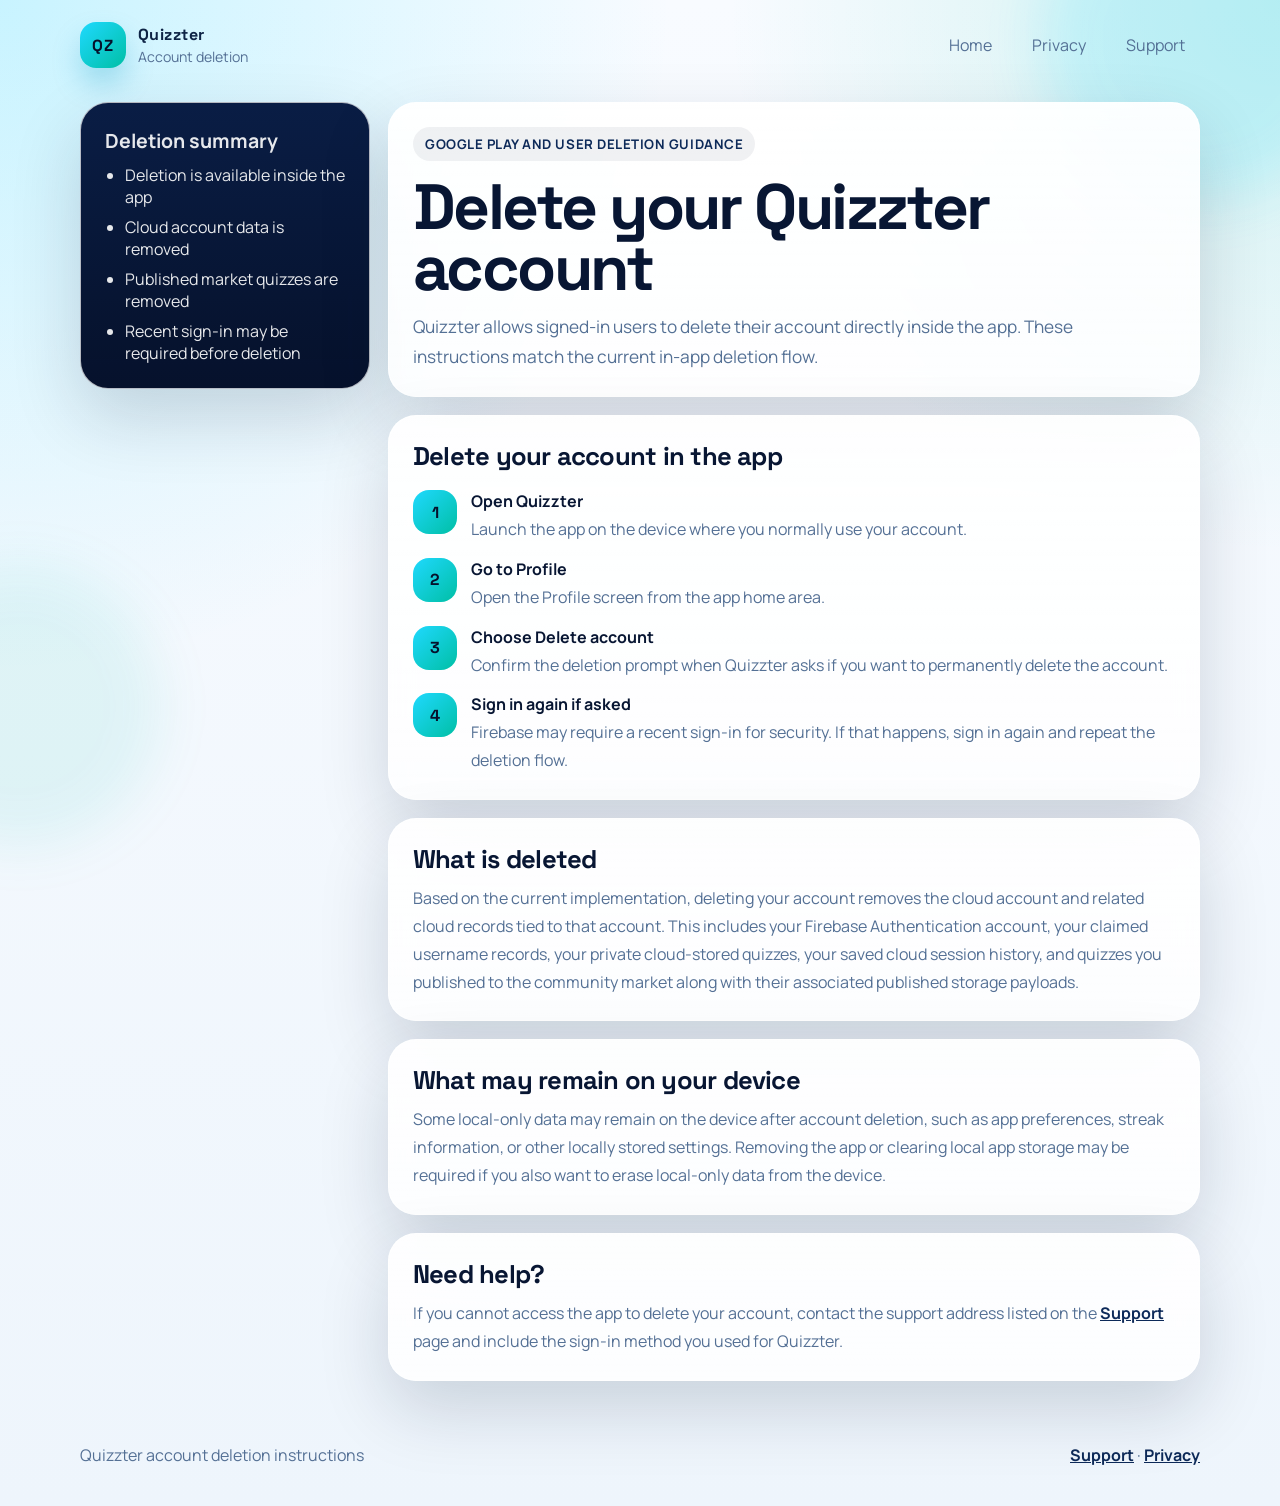
==== delete-account.html @ 4809daca "Update dependencies, enhance Firestore rules, and add static site content - Updated desugar_jdk_libs" ====
<!DOCTYPE html>
<html lang="en">
<head>
  <meta charset="utf-8">
  <meta name="viewport" content="width=device-width, initial-scale=1">
  <meta
    name="description"
    content="How to delete a Quizzter account and what data is removed from cloud services."
  >
  <title>Quizzter Account Deletion</title>
  <link rel="stylesheet" href="site.css">
</head>
<body>
  <div class="page-shell">
    <header class="site-header">
      <div class="wrap">
        <a class="brand" href="index.html" aria-label="Quizzter home">
          <span class="brand-mark">QZ</span>
          <span class="brand-copy">
            <span class="brand-title">Quizzter</span>
            <span class="brand-subtitle">Account deletion</span>
          </span>
        </a>
        <nav class="nav" aria-label="Primary">
          <a href="index.html">Home</a>
          <a href="privacy.html">Privacy</a>
          <a href="support.html">Support</a>
        </nav>
      </div>
    </header>

    <main class="article-shell">
      <div class="wrap article-grid">
        <aside class="article-sidebar">
          <section class="panel">
            <h3>Deletion summary</h3>
            <ul>
              <li>Deletion is available inside the app</li>
              <li>Cloud account data is removed</li>
              <li>Published market quizzes are removed</li>
              <li>Recent sign-in may be required before deletion</li>
            </ul>
          </section>
        </aside>

        <div>
          <article class="article-card">
            <span class="eyebrow">Google Play and user deletion guidance</span>
            <h1 class="page-title">Delete your Quizzter account</h1>
            <p class="lead">
              Quizzter allows signed-in users to delete their account directly
              inside the app. These instructions match the current in-app
              deletion flow.
            </p>
          </article>

          <article class="article-card">
            <h2>Delete your account in the app</h2>
            <div class="steps">
              <div class="step">
                <div class="step-badge">1</div>
                <div>
                  <strong>Open Quizzter</strong>
                  <p>Launch the app on the device where you normally use your account.</p>
                </div>
              </div>
              <div class="step">
                <div class="step-badge">2</div>
                <div>
                  <strong>Go to Profile</strong>
                  <p>Open the Profile screen from the app home area.</p>
                </div>
              </div>
              <div class="step">
                <div class="step-badge">3</div>
                <div>
                  <strong>Choose Delete account</strong>
                  <p>Confirm the deletion prompt when Quizzter asks if you want to permanently delete the account.</p>
                </div>
              </div>
              <div class="step">
                <div class="step-badge">4</div>
                <div>
                  <strong>Sign in again if asked</strong>
                  <p>
                    Firebase may require a recent sign-in for security. If that
                    happens, sign in again and repeat the deletion flow.
                  </p>
                </div>
              </div>
            </div>
          </article>

          <article class="article-card">
            <h2>What is deleted</h2>
            <p>
              Based on the current implementation, deleting your account removes
              the cloud account and related cloud records tied to that account.
              This includes your Firebase Authentication account, your claimed
              username records, your private cloud-stored quizzes, your saved
              cloud session history, and quizzes you published to the community
              market along with their associated published storage payloads.
            </p>
          </article>

          <article class="article-card">
            <h2>What may remain on your device</h2>
            <p>
              Some local-only data may remain on the device after account
              deletion, such as app preferences, streak information, or other
              locally stored settings. Removing the app or clearing local app
              storage may be required if you also want to erase local-only data
              from the device.
            </p>
          </article>

          <article class="article-card">
            <h2>Need help?</h2>
            <p>
              If you cannot access the app to delete your account, contact the
              support address listed on the <a class="text-link" href="support.html">Support</a> page and include the
              sign-in method you used for Quizzter.
            </p>
          </article>
        </div>
      </div>
    </main>

    <footer class="site-footer">
      <div class="wrap">
        <p>Quizzter account deletion instructions</p>
        <p><a class="text-link" href="support.html">Support</a> · <a class="text-link" href="privacy.html">Privacy</a></p>
      </div>
    </footer>
  </div>
</body>
</html>
---- site.css ----
@import url("https://fonts.googleapis.com/css2?family=Manrope:wght@400;600;700;800&family=Space+Grotesk:wght@500;700&display=swap");

:root {
  --ink-950: #06112b;
  --ink-900: #081633;
  --ink-800: #0a1d45;
  --ink-700: #0d2a59;
  --cyan-400: #1fd9ff;
  --cyan-200: #7ee9ff;
  --teal-400: #00bfa5;
  --paper: #f4f8fc;
  --card: rgba(255, 255, 255, 0.9);
  --card-strong: #ffffff;
  --border: rgba(199, 214, 234, 0.55);
  --text: #0d2345;
  --muted: #547095;
  --success: #0f8d76;
  --danger: #c94949;
  --shadow: 0 28px 70px rgba(8, 22, 51, 0.16);
  --radius-xl: 32px;
  --radius-lg: 22px;
  --radius-md: 16px;
  --content-width: 1120px;
}

* {
  box-sizing: border-box;
}

html {
  scroll-behavior: smooth;
}

body {
  margin: 0;
  min-width: 320px;
  font-family: "Manrope", "Avenir Next", "Segoe UI", sans-serif;
  color: var(--text);
  background:
    radial-gradient(circle at top left, rgba(31, 217, 255, 0.22), transparent 34%),
    radial-gradient(circle at top right, rgba(0, 191, 165, 0.16), transparent 28%),
    linear-gradient(180deg, #f8fbff 0%, #eef5fc 100%);
}

a {
  color: inherit;
}

img {
  max-width: 100%;
}

.page-shell {
  position: relative;
  overflow: hidden;
}

.page-shell::before,
.page-shell::after {
  content: "";
  position: fixed;
  z-index: -1;
  inset: auto;
  border-radius: 999px;
  filter: blur(28px);
  opacity: 0.55;
  pointer-events: none;
}

.page-shell::before {
  width: 320px;
  height: 320px;
  top: -120px;
  right: -80px;
  background: rgba(31, 217, 255, 0.28);
}

.page-shell::after {
  width: 280px;
  height: 280px;
  bottom: 6%;
  left: -120px;
  background: rgba(0, 191, 165, 0.16);
}

.wrap {
  width: min(calc(100% - 32px), var(--content-width));
  margin: 0 auto;
}

.site-header {
  padding: 22px 0 12px;
}

.site-header .wrap,
.site-footer .wrap {
  display: flex;
  align-items: center;
  justify-content: space-between;
  gap: 16px;
}

.brand {
  display: inline-flex;
  align-items: center;
  gap: 12px;
  text-decoration: none;
}

.brand-mark {
  width: 46px;
  height: 46px;
  border-radius: 16px;
  display: grid;
  place-items: center;
  background: linear-gradient(135deg, var(--cyan-400), var(--teal-400));
  color: var(--ink-950);
  font-family: "Space Grotesk", sans-serif;
  font-weight: 700;
  letter-spacing: 0.08em;
  box-shadow: 0 16px 28px rgba(0, 151, 194, 0.26);
}

.brand-copy {
  display: flex;
  flex-direction: column;
  gap: 2px;
}

.brand-title {
  font-family: "Space Grotesk", sans-serif;
  font-size: 1rem;
  font-weight: 700;
  letter-spacing: 0.03em;
}

.brand-subtitle {
  font-size: 0.88rem;
  color: var(--muted);
}

.nav {
  display: flex;
  flex-wrap: wrap;
  align-items: center;
  justify-content: flex-end;
  gap: 10px;
}

.nav a {
  padding: 11px 15px;
  border-radius: 999px;
  text-decoration: none;
  color: var(--muted);
  transition: 160ms ease;
}

.nav a:hover,
.nav a:focus-visible {
  background: rgba(255, 255, 255, 0.72);
  color: var(--ink-900);
  outline: none;
}

.cta-link {
  background: linear-gradient(135deg, var(--ink-800), var(--ink-950));
  color: #fff !important;
  box-shadow: 0 16px 30px rgba(8, 22, 51, 0.2);
}

.hero {
  padding: 34px 0 42px;
}

.hero-grid {
  display: grid;
  grid-template-columns: minmax(0, 1.15fr) minmax(320px, 0.85fr);
  gap: 28px;
  align-items: stretch;
}

.hero-card,
.glass-card,
.article-card,
.panel {
  border: 1px solid rgba(255, 255, 255, 0.7);
  background: linear-gradient(180deg, rgba(255, 255, 255, 0.94), rgba(255, 255, 255, 0.84));
  box-shadow: var(--shadow);
  backdrop-filter: blur(12px);
}

.hero-card {
  border-radius: 34px;
  padding: 34px;
}

.eyebrow {
  display: inline-flex;
  align-items: center;
  gap: 8px;
  padding: 8px 12px;
  border-radius: 999px;
  background: rgba(8, 22, 51, 0.06);
  color: var(--ink-700);
  font-size: 0.83rem;
  font-weight: 700;
  letter-spacing: 0.04em;
  text-transform: uppercase;
}

.hero h1,
.page-title {
  margin: 16px 0 12px;
  font-family: "Space Grotesk", sans-serif;
  line-height: 0.96;
  letter-spacing: -0.04em;
  color: var(--ink-900);
}

.hero h1 {
  font-size: clamp(3.1rem, 8vw, 5.8rem);
  max-width: 10ch;
}

.page-title {
  font-size: clamp(2.4rem, 6vw, 4rem);
}

.lead {
  margin: 0;
  max-width: 62ch;
  font-size: 1.08rem;
  line-height: 1.72;
  color: var(--muted);
}

.button-row {
  display: flex;
  flex-wrap: wrap;
  gap: 12px;
  margin-top: 24px;
}

.button {
  display: inline-flex;
  align-items: center;
  justify-content: center;
  gap: 10px;
  min-height: 50px;
  padding: 0 18px;
  border-radius: 999px;
  font-weight: 700;
  text-decoration: none;
  transition: transform 160ms ease, box-shadow 160ms ease, background 160ms ease;
}

.button:hover,
.button:focus-visible {
  transform: translateY(-1px);
  outline: none;
}

.button-primary {
  color: #fff;
  background: linear-gradient(135deg, var(--ink-800), var(--ink-950));
  box-shadow: 0 16px 28px rgba(8, 22, 51, 0.22);
}

.button-secondary {
  color: var(--ink-900);
  background: rgba(8, 22, 51, 0.06);
}

.chip-row {
  display: flex;
  flex-wrap: wrap;
  gap: 10px;
  margin-top: 28px;
}

.chip {
  padding: 10px 13px;
  border-radius: 999px;
  background: rgba(255, 255, 255, 0.82);
  border: 1px solid var(--border);
  color: var(--ink-700);
  font-weight: 700;
  font-size: 0.92rem;
}

.stats-card {
  border-radius: 34px;
  padding: 30px;
  background:
    linear-gradient(160deg, rgba(10, 29, 69, 0.98), rgba(6, 17, 43, 0.95)),
    linear-gradient(135deg, var(--cyan-400), var(--teal-400));
  color: #fff;
  position: relative;
  overflow: hidden;
}

.stats-card::before {
  content: "";
  position: absolute;
  inset: auto -80px -60px auto;
  width: 220px;
  height: 220px;
  border-radius: 42px;
  background: linear-gradient(135deg, rgba(31, 217, 255, 0.3), rgba(0, 191, 165, 0.08));
  transform: rotate(22deg);
}

.stats-card > * {
  position: relative;
}

.stats-label {
  margin: 0;
  color: rgba(255, 255, 255, 0.76);
  text-transform: uppercase;
  font-size: 0.78rem;
  letter-spacing: 0.1em;
  font-weight: 700;
}

.stats-number {
  margin: 8px 0 10px;
  font-family: "Space Grotesk", sans-serif;
  font-size: clamp(3rem, 9vw, 4.8rem);
  line-height: 0.94;
  letter-spacing: -0.05em;
}

.stats-card p {
  margin: 0;
  max-width: 28ch;
  line-height: 1.7;
  color: rgba(255, 255, 255, 0.82);
}

.mini-grid {
  display: grid;
  grid-template-columns: repeat(2, minmax(0, 1fr));
  gap: 14px;
  margin-top: 22px;
}

.mini-panel {
  padding: 16px;
  border-radius: 20px;
  background: rgba(255, 255, 255, 0.08);
  border: 1px solid rgba(255, 255, 255, 0.12);
}

.mini-panel strong {
  display: block;
  margin-bottom: 4px;
  font-size: 1.1rem;
}

.section {
  padding: 24px 0 26px;
}

.section-heading {
  margin-bottom: 18px;
}

.section-heading h2 {
  margin: 0 0 8px;
  font-family: "Space Grotesk", sans-serif;
  font-size: clamp(1.9rem, 5vw, 2.8rem);
  letter-spacing: -0.04em;
  color: var(--ink-900);
}

.section-heading p {
  margin: 0;
  max-width: 60ch;
  color: var(--muted);
  line-height: 1.7;
}

.feature-grid,
.support-grid,
.article-grid {
  display: grid;
  gap: 18px;
}

.feature-grid {
  grid-template-columns: repeat(3, minmax(0, 1fr));
}

.support-grid {
  grid-template-columns: repeat(2, minmax(0, 1fr));
}

.article-grid {
  grid-template-columns: 290px minmax(0, 1fr);
  align-items: start;
}

.glass-card,
.panel,
.article-card {
  border-radius: 28px;
  padding: 24px;
}

.glass-card h3,
.panel h3,
.article-card h2,
.article-card h3 {
  margin: 0 0 10px;
  color: var(--ink-900);
}

.glass-card h3,
.panel h3 {
  font-size: 1.22rem;
}

.glass-card p,
.panel p,
.article-card p,
.article-card li {
  margin: 0;
  color: var(--muted);
  line-height: 1.74;
}

.stack {
  display: grid;
  gap: 16px;
}

.metric-bar {
  margin-top: 14px;
  display: flex;
  height: 10px;
  border-radius: 999px;
  overflow: hidden;
  background: rgba(8, 22, 51, 0.08);
}

.metric-bar span:nth-child(1) {
  width: 44%;
  background: linear-gradient(135deg, var(--cyan-400), #5ce7ff);
}

.metric-bar span:nth-child(2) {
  width: 31%;
  background: linear-gradient(135deg, #17d5d5, var(--teal-400));
}

.metric-bar span:nth-child(3) {
  width: 25%;
  background: linear-gradient(135deg, #1b86ff, #2367d1);
}

.note,
.notice {
  margin-top: 18px;
  padding: 16px 18px;
  border-radius: 18px;
  background: rgba(8, 22, 51, 0.06);
  border: 1px solid var(--border);
}

.notice strong,
.note strong {
  display: block;
  margin-bottom: 6px;
  color: var(--ink-900);
}

.article-shell {
  padding: 22px 0 42px;
}

.article-sidebar {
  position: sticky;
  top: 20px;
}

.article-sidebar .panel {
  background:
    linear-gradient(180deg, rgba(10, 29, 69, 0.97), rgba(6, 17, 43, 0.95)),
    #081633;
  color: #fff;
}

.article-sidebar .panel h3,
.article-sidebar .panel p,
.article-sidebar .panel a,
.article-sidebar .panel li {
  color: rgba(255, 255, 255, 0.9);
}

.article-sidebar ul,
.article-card ul,
.article-card ol {
  margin: 0;
  padding-left: 20px;
}

.article-sidebar li + li,
.article-card li + li {
  margin-top: 8px;
}

.article-card + .article-card {
  margin-top: 18px;
}

.article-card h2 {
  font-family: "Space Grotesk", sans-serif;
  font-size: 1.6rem;
  letter-spacing: -0.03em;
}

.article-card h3 {
  margin-top: 18px;
  font-size: 1.1rem;
}

.article-meta {
  display: flex;
  flex-wrap: wrap;
  gap: 10px;
  margin-top: 20px;
}

.article-meta span {
  padding: 9px 12px;
  border-radius: 999px;
  background: rgba(8, 22, 51, 0.06);
  color: var(--ink-700);
  font-size: 0.9rem;
  font-weight: 700;
}

.steps {
  display: grid;
  gap: 14px;
  margin-top: 18px;
}

.step {
  display: grid;
  grid-template-columns: 44px minmax(0, 1fr);
  gap: 14px;
  align-items: start;
}

.step-badge {
  width: 44px;
  height: 44px;
  display: grid;
  place-items: center;
  border-radius: 16px;
  background: linear-gradient(135deg, var(--cyan-400), var(--teal-400));
  color: var(--ink-950);
  font-family: "Space Grotesk", sans-serif;
  font-weight: 700;
}

.step strong {
  display: block;
  margin-bottom: 4px;
  color: var(--ink-900);
}

.callout-grid {
  display: grid;
  grid-template-columns: repeat(3, minmax(0, 1fr));
  gap: 16px;
}

.callout {
  padding: 18px;
  border-radius: 22px;
  border: 1px solid var(--border);
  background: rgba(255, 255, 255, 0.72);
}

.callout strong {
  display: block;
  margin-bottom: 6px;
  color: var(--ink-900);
}

.text-link {
  color: var(--ink-700);
  font-weight: 700;
}

.site-footer {
  padding: 20px 0 38px;
}

.site-footer p {
  margin: 0;
  color: var(--muted);
  line-height: 1.6;
}

@media (max-width: 980px) {
  .hero-grid,
  .feature-grid,
  .support-grid,
  .article-grid,
  .callout-grid {
    grid-template-columns: 1fr;
  }

  .article-sidebar {
    position: static;
  }
}

@media (max-width: 720px) {
  .site-header .wrap,
  .site-footer .wrap {
    align-items: flex-start;
    flex-direction: column;
  }

  .hero-card,
  .stats-card,
  .glass-card,
  .panel,
  .article-card {
    padding: 22px;
  }

  .mini-grid {
    grid-template-columns: 1fr;
  }

  .button-row,
  .nav {
    width: 100%;
  }

  .button {
    width: 100%;
  }
}
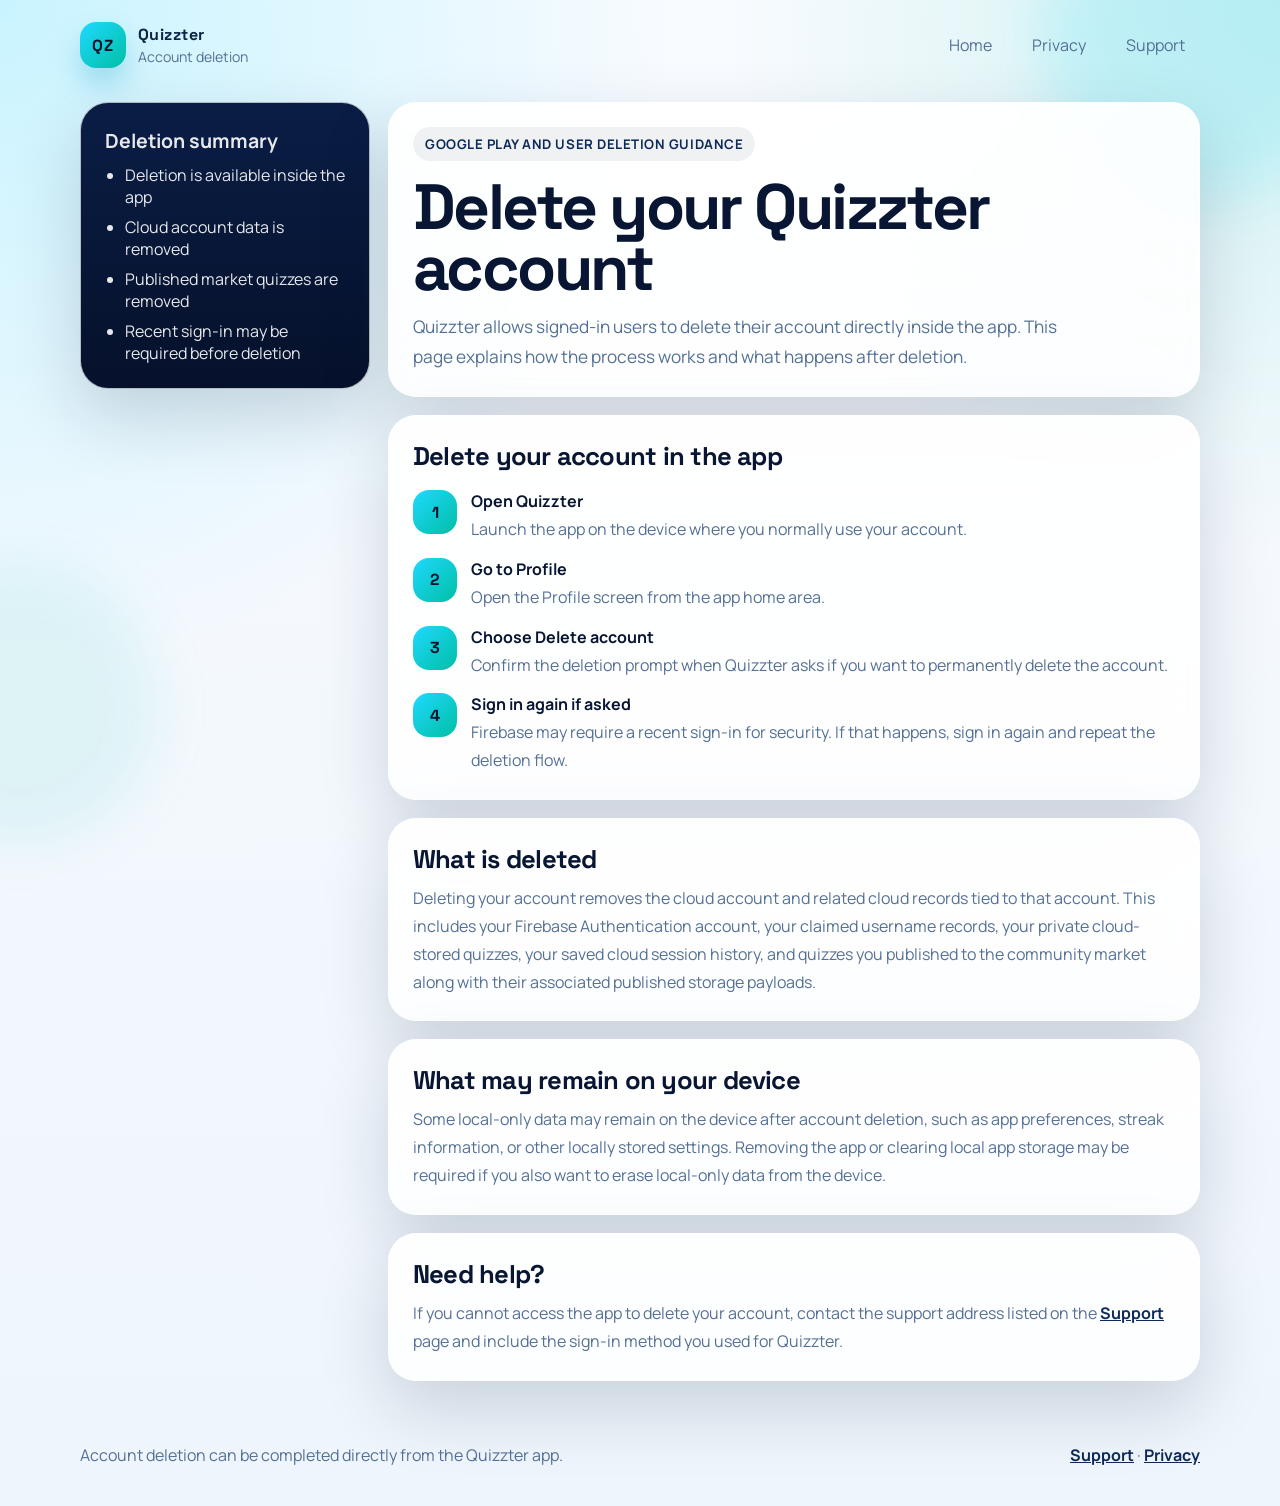
==== commit 73caf997: "Refine content across multiple pages for clarity and user guidance on account deletion, privacy, and" ====
--- a/delete-account.html
+++ b/delete-account.html
@@ -49,8 +49,8 @@
             <h1 class="page-title">Delete your Quizzter account</h1>
             <p class="lead">
               Quizzter allows signed-in users to delete their account directly
-              inside the app. These instructions match the current in-app
-              deletion flow.
+              inside the app. This page explains how the process works and what
+              happens after deletion.
             </p>
           </article>
 
@@ -94,8 +94,8 @@
           <article class="article-card">
             <h2>What is deleted</h2>
             <p>
-              Based on the current implementation, deleting your account removes
-              the cloud account and related cloud records tied to that account.
+              Deleting your account removes the cloud account and related cloud
+              records tied to that account.
               This includes your Firebase Authentication account, your claimed
               username records, your private cloud-stored quizzes, your saved
               cloud session history, and quizzes you published to the community
@@ -128,7 +128,7 @@
 
     <footer class="site-footer">
       <div class="wrap">
-        <p>Quizzter account deletion instructions</p>
+        <p>Account deletion can be completed directly from the Quizzter app.</p>
         <p><a class="text-link" href="support.html">Support</a> · <a class="text-link" href="privacy.html">Privacy</a></p>
       </div>
     </footer>
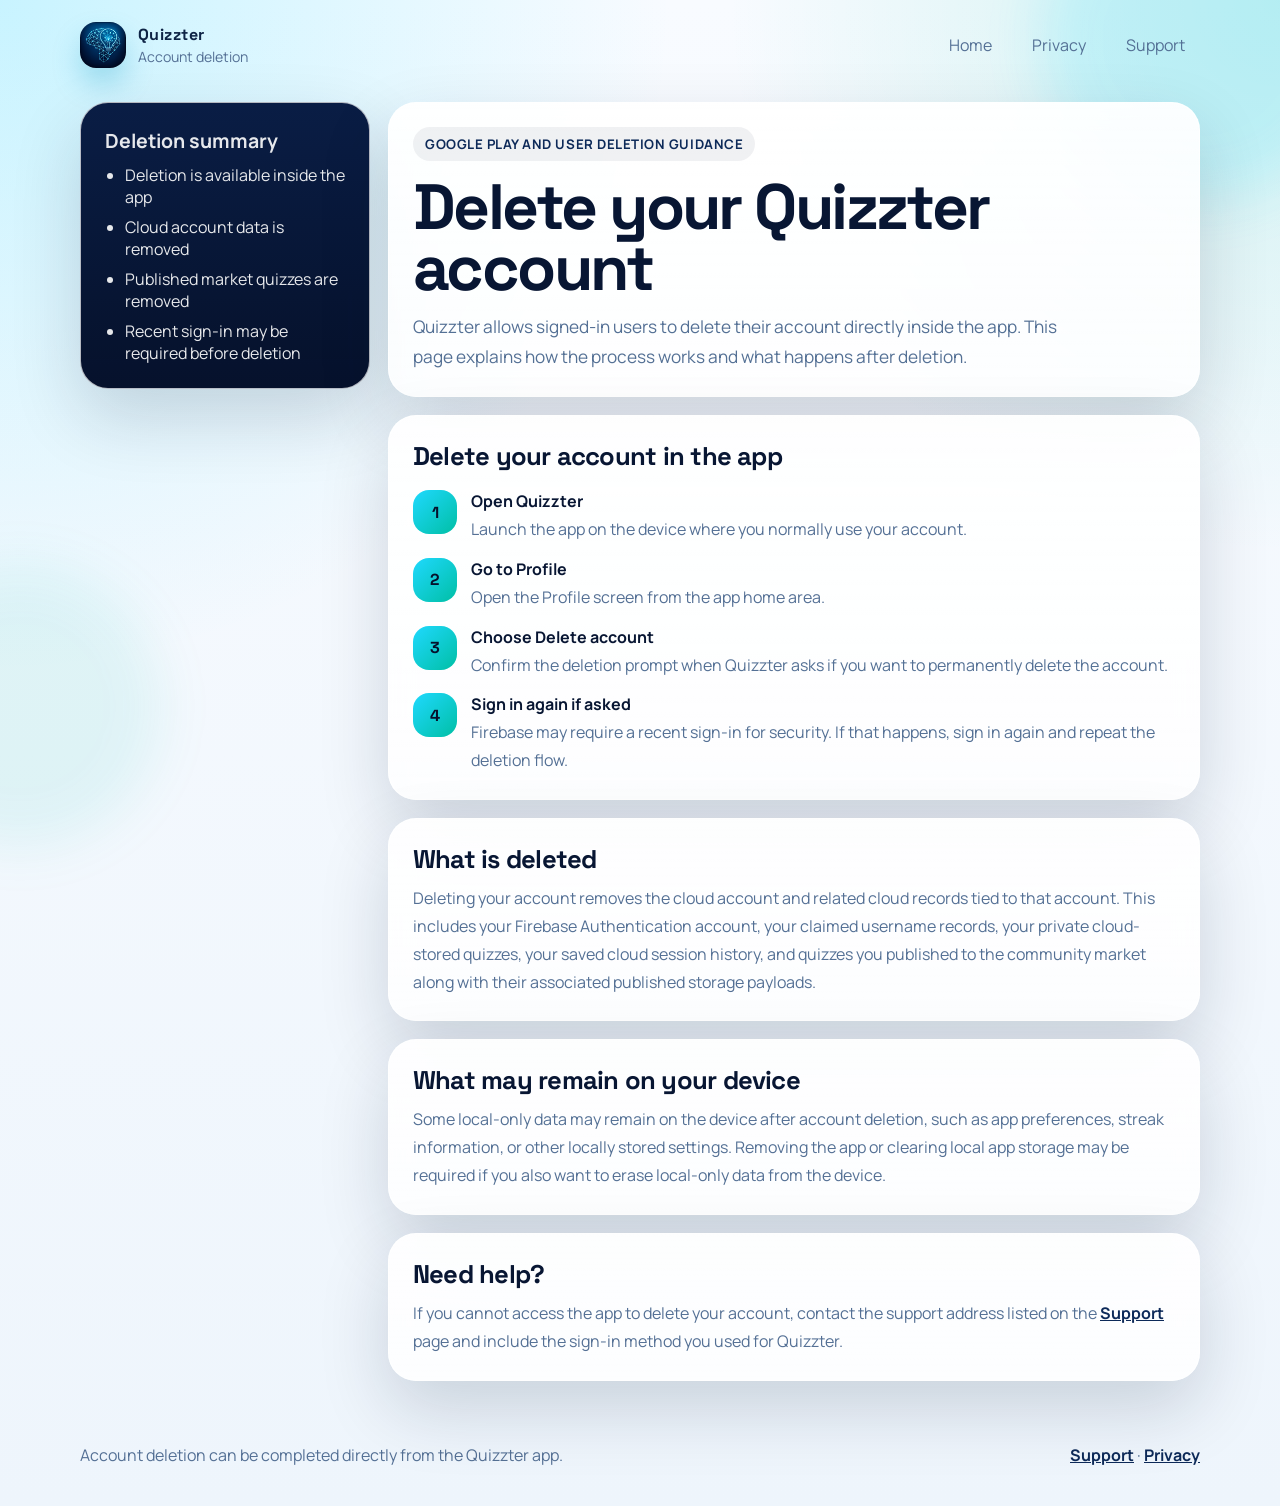
==== commit e83f1afb: "chore: clean up empty code change sections in the changes log" ====
--- a/delete-account.html
+++ b/delete-account.html
@@ -8,6 +8,8 @@
     content="How to delete a Quizzter account and what data is removed from cloud services."
   >
   <title>Quizzter Account Deletion</title>
+  <link rel="icon" type="image/png" href="assets/app-icon.png">
+  <link rel="apple-touch-icon" href="assets/app-icon.png">
   <link rel="stylesheet" href="site.css">
 </head>
 <body>
@@ -15,7 +17,7 @@
     <header class="site-header">
       <div class="wrap">
         <a class="brand" href="index.html" aria-label="Quizzter home">
-          <span class="brand-mark">QZ</span>
+          <img class="brand-mark" src="assets/app-icon.png" alt="Quizzter app icon">
           <span class="brand-copy">
             <span class="brand-title">Quizzter</span>
             <span class="brand-subtitle">Account deletion</span>
--- a/site.css
+++ b/site.css
@@ -111,13 +111,9 @@
   width: 46px;
   height: 46px;
   border-radius: 16px;
-  display: grid;
-  place-items: center;
+  display: block;
+  object-fit: cover;
   background: linear-gradient(135deg, var(--cyan-400), var(--teal-400));
-  color: var(--ink-950);
-  font-family: "Space Grotesk", sans-serif;
-  font-weight: 700;
-  letter-spacing: 0.08em;
   box-shadow: 0 16px 28px rgba(0, 151, 194, 0.26);
 }
 
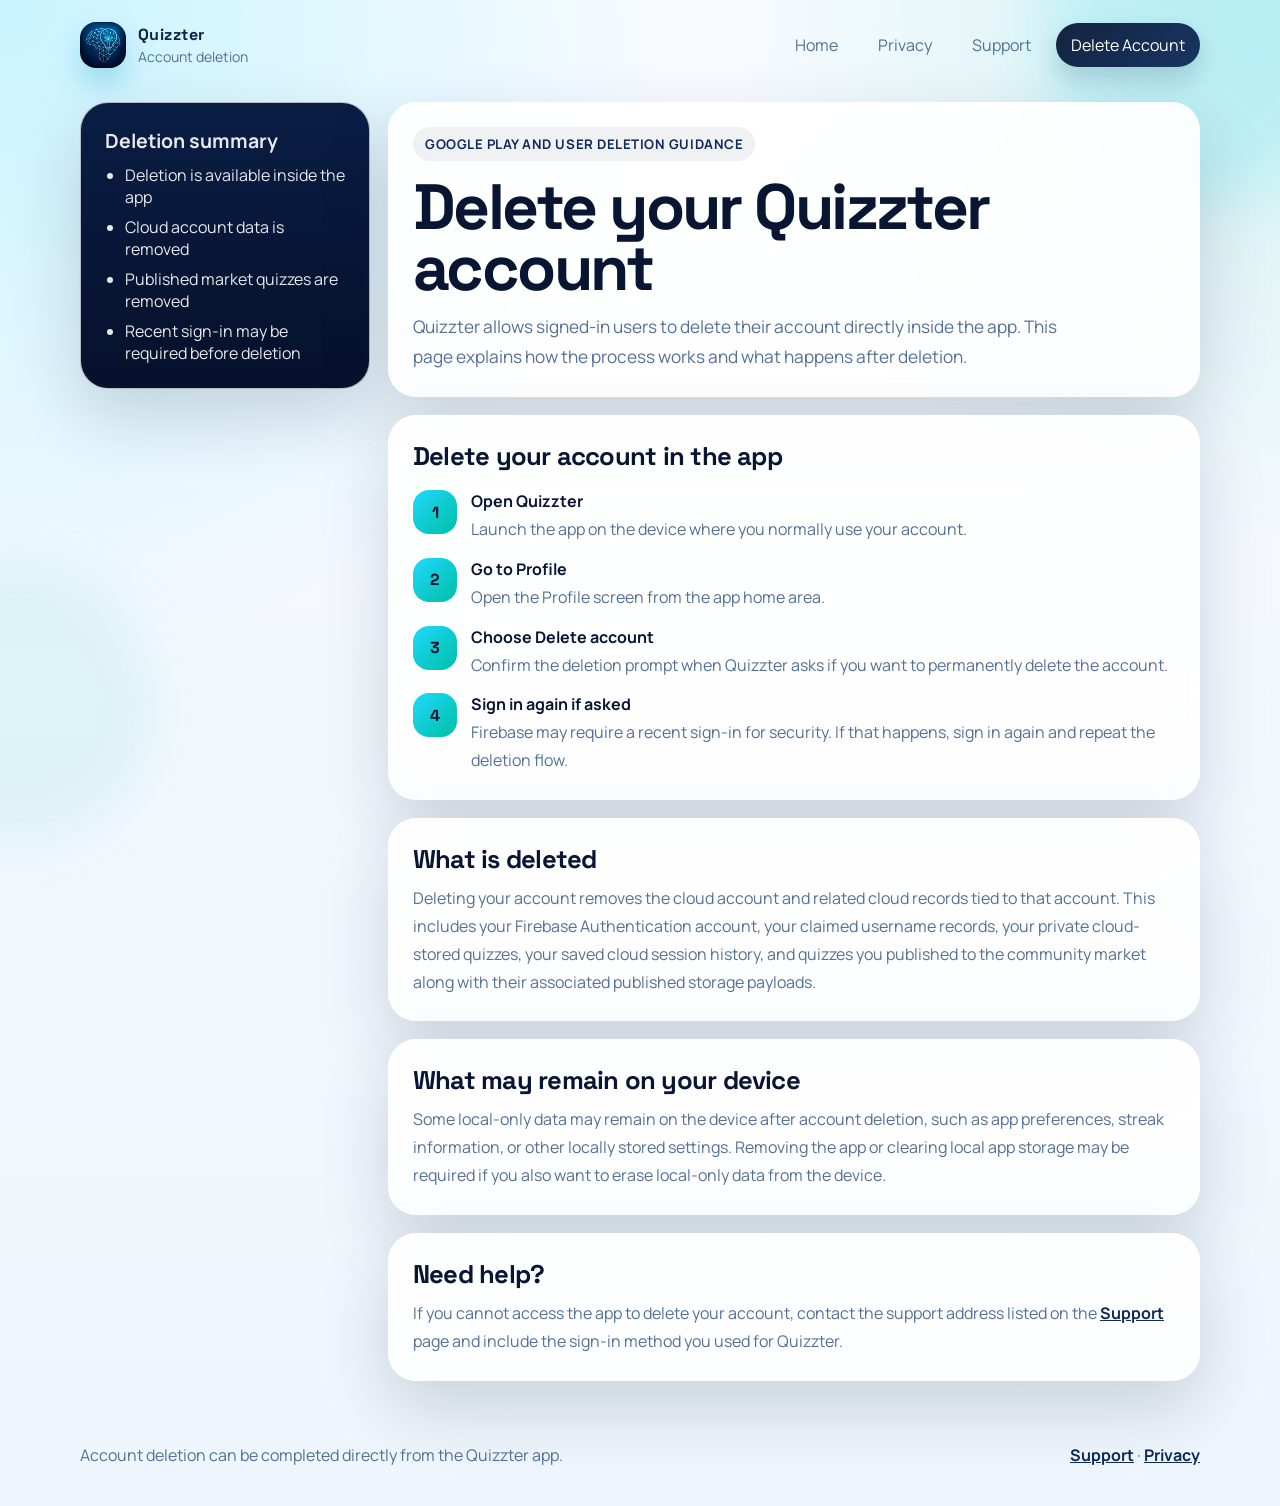
==== commit d8825ec0: "feat: update navigation to highlight active page for account deletion, privacy, and support" ====
--- a/delete-account.html
+++ b/delete-account.html
@@ -27,6 +27,7 @@
           <a href="index.html">Home</a>
           <a href="privacy.html">Privacy</a>
           <a href="support.html">Support</a>
+          <a class="is-active" href="delete-account.html" aria-current="page">Delete Account</a>
         </nav>
       </div>
     </header>
--- a/site.css
+++ b/site.css
@@ -158,6 +158,12 @@
   outline: none;
 }
 
+.nav a.is-active {
+  background: linear-gradient(135deg, rgba(8, 22, 51, 0.94), rgba(13, 42, 89, 0.94));
+  color: #fff;
+  box-shadow: 0 12px 24px rgba(8, 22, 51, 0.16);
+}
+
 .cta-link {
   background: linear-gradient(135deg, var(--ink-800), var(--ink-950));
   color: #fff !important;
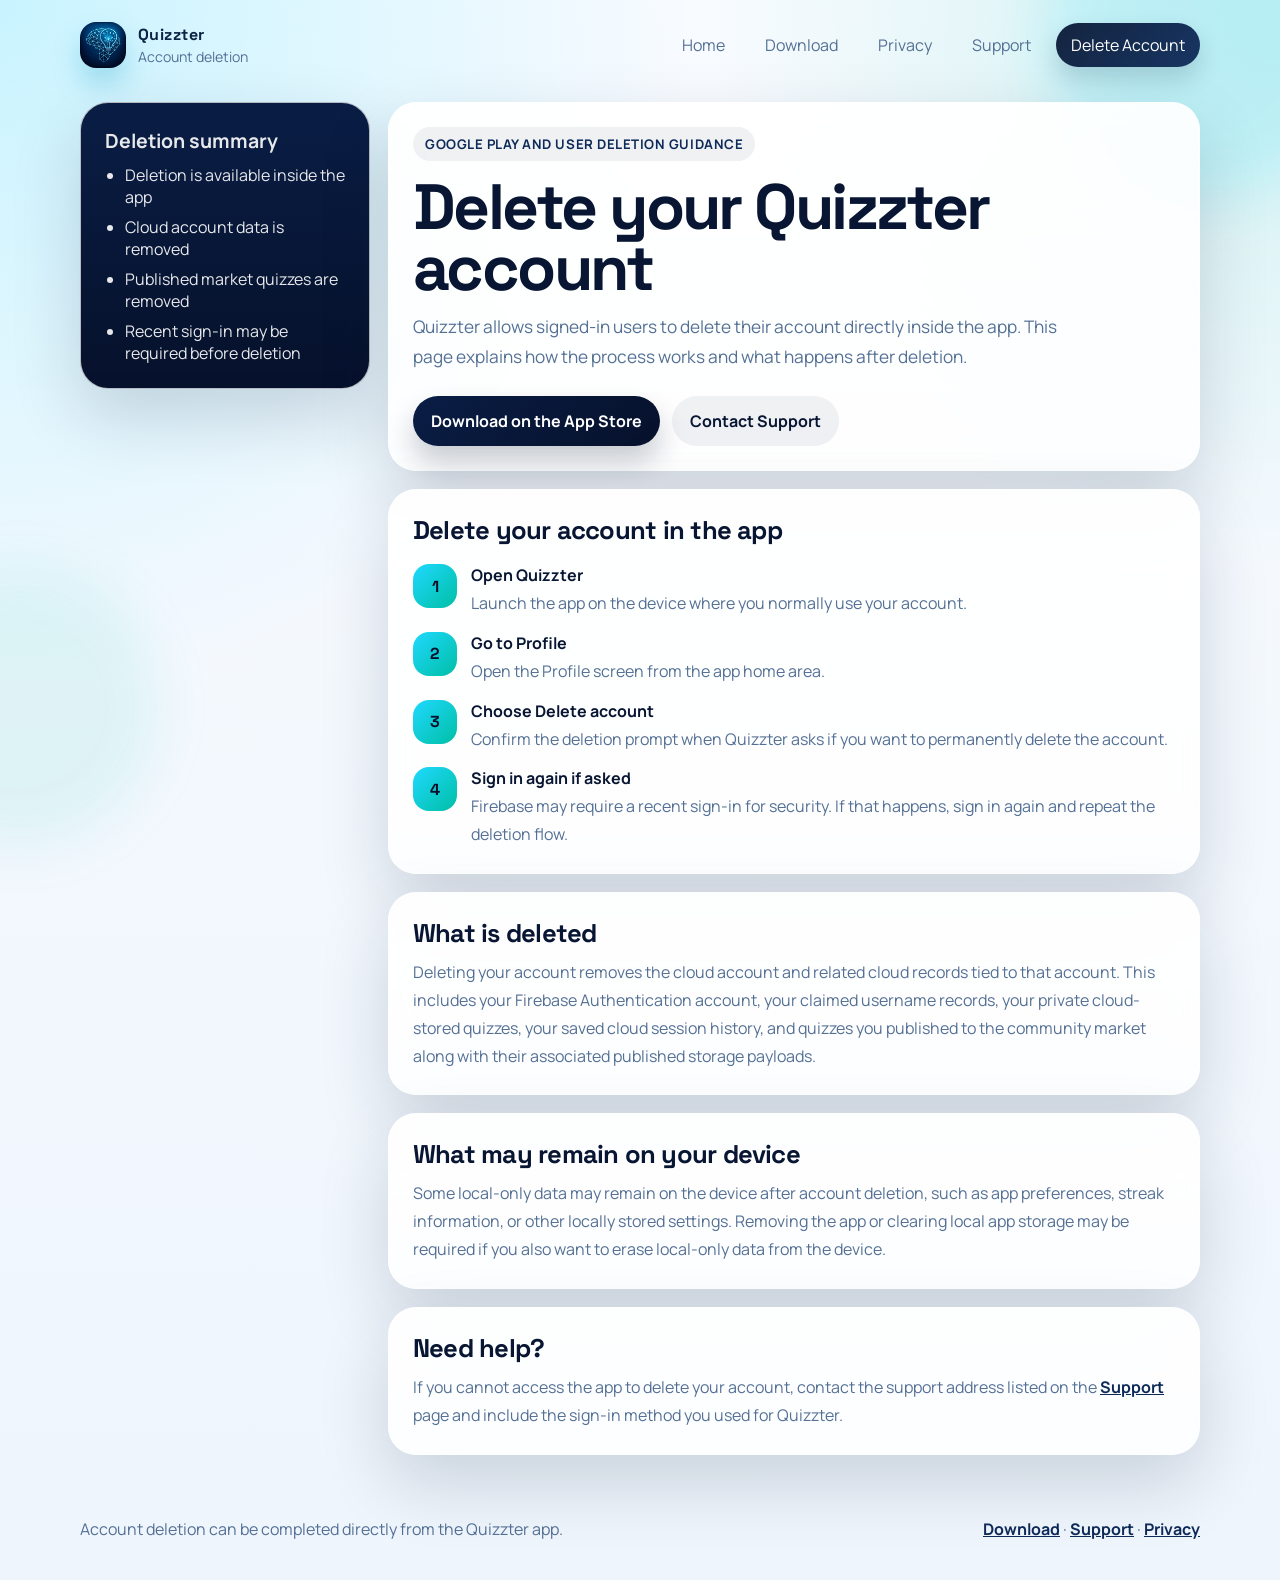
==== commit 65a03081: "Add download links to site pages" ====
--- a/delete-account.html
+++ b/delete-account.html
@@ -25,6 +25,7 @@
         </a>
         <nav class="nav" aria-label="Primary">
           <a href="index.html">Home</a>
+          <a href="download/">Download</a>
           <a href="privacy.html">Privacy</a>
           <a href="support.html">Support</a>
           <a class="is-active" href="delete-account.html" aria-current="page">Delete Account</a>
@@ -55,6 +56,10 @@
               inside the app. This page explains how the process works and what
               happens after deletion.
             </p>
+            <div class="button-row">
+              <a class="button button-primary" href="download/">Download on the App Store</a>
+              <a class="button button-secondary" href="support.html">Contact Support</a>
+            </div>
           </article>
 
           <article class="article-card">
@@ -132,7 +137,7 @@
     <footer class="site-footer">
       <div class="wrap">
         <p>Account deletion can be completed directly from the Quizzter app.</p>
-        <p><a class="text-link" href="support.html">Support</a> · <a class="text-link" href="privacy.html">Privacy</a></p>
+        <p><a class="text-link" href="download/">Download</a> · <a class="text-link" href="support.html">Support</a> · <a class="text-link" href="privacy.html">Privacy</a></p>
       </div>
     </footer>
   </div>
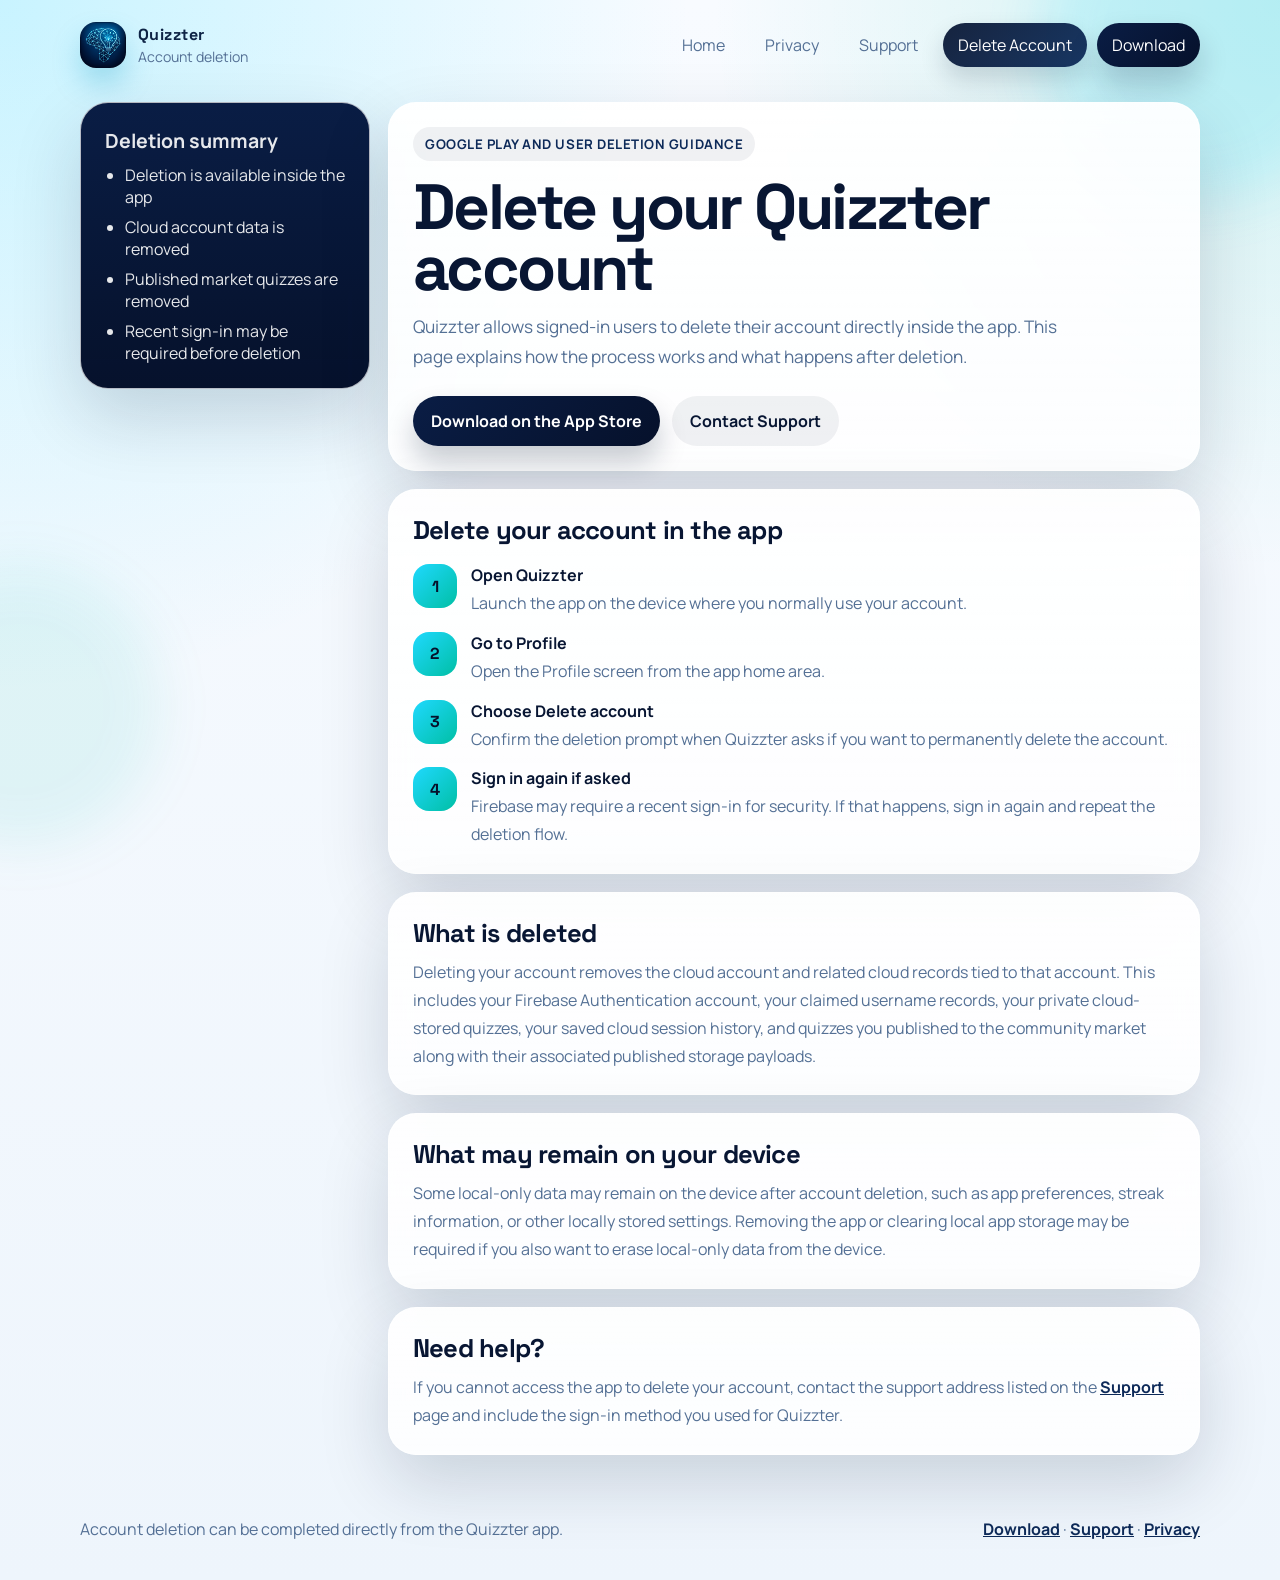
==== commit 0af4f50f: "Update site nav links to use root paths" ====
--- a/delete-account.html
+++ b/delete-account.html
@@ -16,7 +16,7 @@
   <div class="page-shell">
     <header class="site-header">
       <div class="wrap">
-        <a class="brand" href="index.html" aria-label="Quizzter home">
+        <a class="brand" href="/" aria-label="Quizzter home">
           <img class="brand-mark" src="assets/app-icon.png" alt="Quizzter app icon">
           <span class="brand-copy">
             <span class="brand-title">Quizzter</span>
@@ -24,11 +24,11 @@
           </span>
         </a>
         <nav class="nav" aria-label="Primary">
-          <a href="index.html">Home</a>
-          <a href="download/">Download</a>
+          <a href="/">Home</a>
           <a href="privacy.html">Privacy</a>
           <a href="support.html">Support</a>
           <a class="is-active" href="delete-account.html" aria-current="page">Delete Account</a>
+          <a class="cta-link" href="download/">Download</a>
         </nav>
       </div>
     </header>
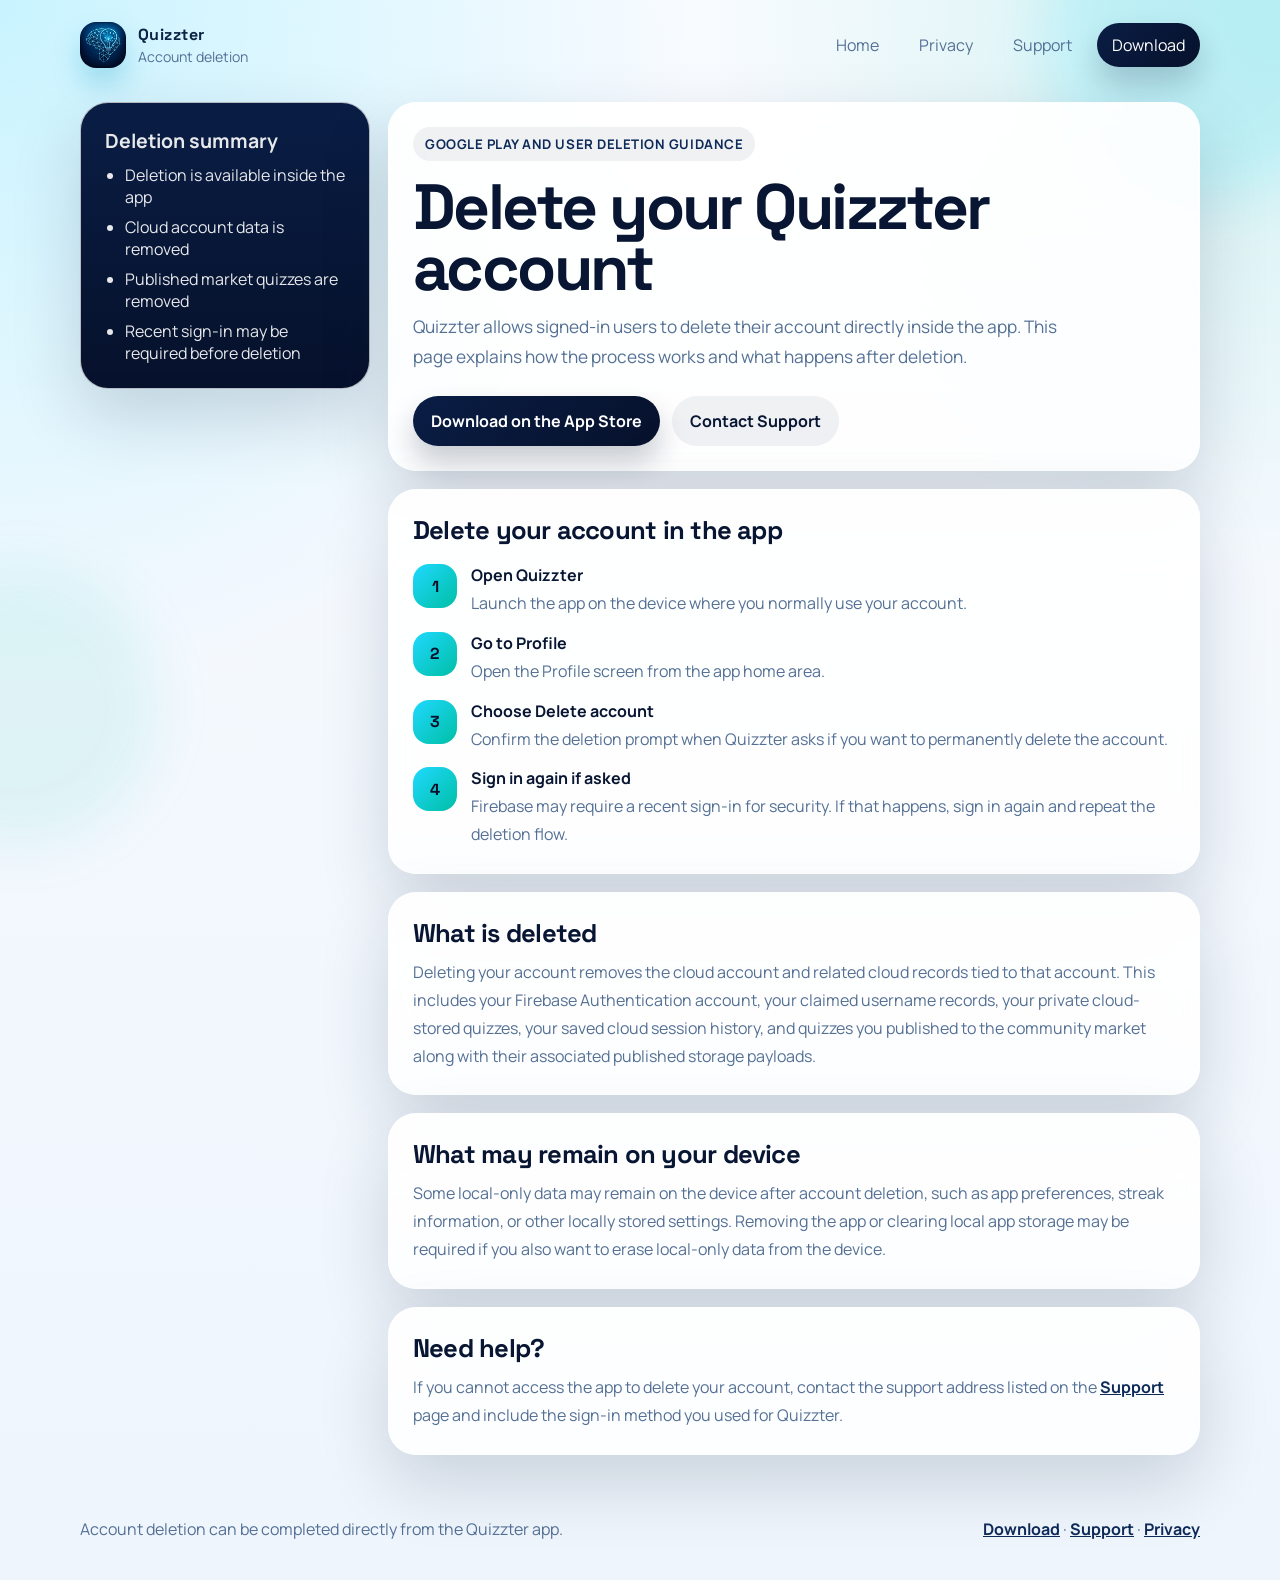
==== commit c0e695ff: "Update site navigation and account deletion guidance" ====
--- a/delete-account.html
+++ b/delete-account.html
@@ -27,7 +27,6 @@
           <a href="/">Home</a>
           <a href="privacy.html">Privacy</a>
           <a href="support.html">Support</a>
-          <a class="is-active" href="delete-account.html" aria-current="page">Delete Account</a>
           <a class="cta-link" href="download/">Download</a>
         </nav>
       </div>
